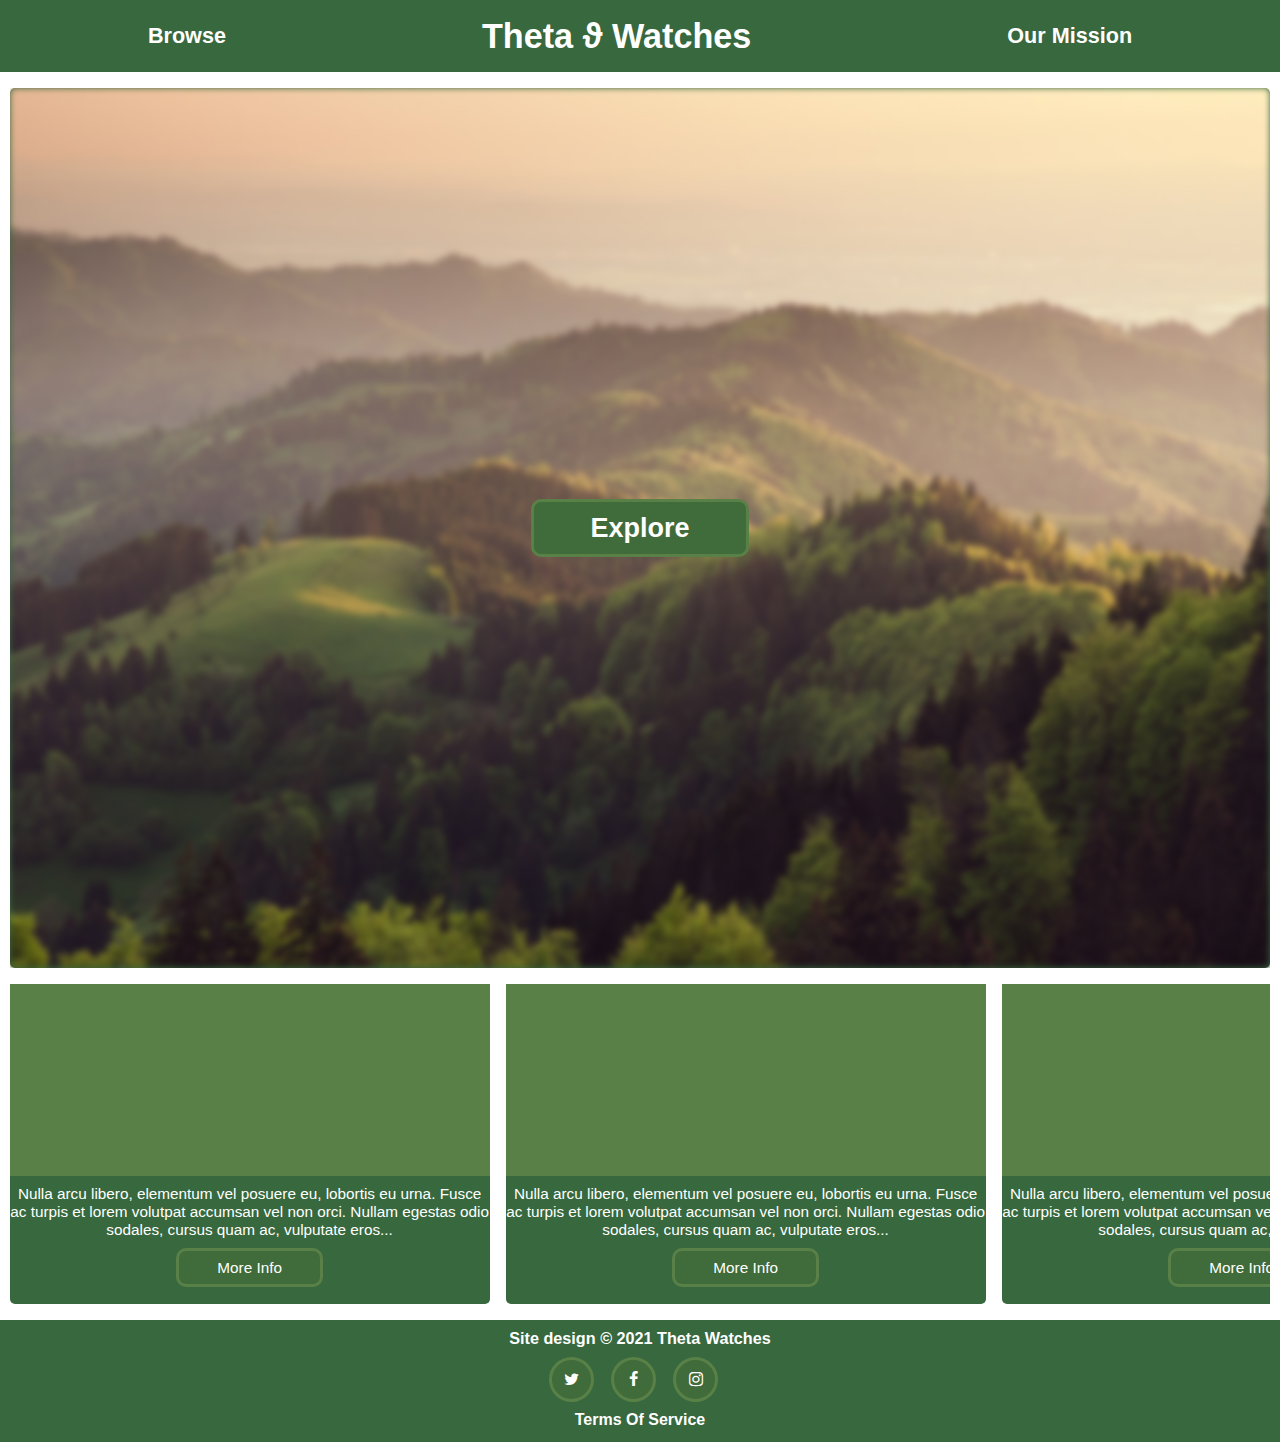
==== index.html @ d6253e1f "refinements and TOS link" ====
<!doctype html>
<html lang="en">

<head>
    <meta charset="UTF-8">
    <meta name="viewport" content="width=device-width, initial-scale=1.0">
    <title>Theta Watches</title>
    <link href="index.css" rel="stylesheet">
    <link rel="stylesheet" href="https://cdnjs.cloudflare.com/ajax/libs/font-awesome/4.7.0/css/font-awesome.min.css">
</head>
<div class="container">
    <div class="header">
        <a href="browsePage.html" style="margin-left:5vw;">Browse</a>
        <a href="index.html" class="headerTitle">Theta &#977; Watches</a>
        <a href="ourMission.html" style="margin-right:5vw;">Our Mission</a>
    </div>
    <div class="content">
        <div>
            <img src="germanForest.jpg">
            <button onclick="location.href='browsePage.html'">Explore</button>
        </div>
    </div>
    <div class="side-scroll-menu">
        <div>
            <div></div>
            <p>Nulla arcu libero, elementum vel posuere eu, lobortis eu urna. Fusce ac turpis et lorem volutpat accumsan vel non orci. Nullam egestas odio sodales, cursus quam ac, vulputate eros...</p>
            <button onclick="location.href='productPage.html'">More Info</button>
        </div>
        <div>
            <div></div>
            <p>Nulla arcu libero, elementum vel posuere eu, lobortis eu urna. Fusce ac turpis et lorem volutpat accumsan vel non orci. Nullam egestas odio sodales, cursus quam ac, vulputate eros...</p>
            <button onclick="location.href='productPage.html'">More Info</button>
        </div>
        <div>
            <div></div>
            <p>Nulla arcu libero, elementum vel posuere eu, lobortis eu urna. Fusce ac turpis et lorem volutpat accumsan vel non orci. Nullam egestas odio sodales, cursus quam ac, vulputate eros...</p>
            <button onclick="location.href='productPage.html'">More Info</button>
        </div>
        <div>
            <div></div>
            <p>Nulla arcu libero, elementum vel posuere eu, lobortis eu urna. Fusce ac turpis et lorem volutpat accumsan vel non orci. Nullam egestas odio sodales, cursus quam ac, vulputate eros...</p>
            <button onclick="location.href='productPage.html'">More Info</button>
        </div>
        <div>
            <div></div>
            <p>Nulla arcu libero, elementum vel posuere eu, lobortis eu urna. Fusce ac turpis et lorem volutpat accumsan vel non orci. Nullam egestas odio sodales, cursus quam ac, vulputate eros...</p>
            <button onclick="location.href='productPage.html'">More Info</button>
        </div>
        <div>
            <div></div>
            <p>Nulla arcu libero, elementum vel posuere eu, lobortis eu urna. Fusce ac turpis et lorem volutpat accumsan vel non orci. Nullam egestas odio sodales, cursus quam ac, vulputate eros...</p>
            <button onclick="location.href='productPage.html'">More Info</button>
        </div>
        <div>
            <div></div>
            <p>Nulla arcu libero, elementum vel posuere eu, lobortis eu urna. Fusce ac turpis et lorem volutpat accumsan vel non orci. Nullam egestas odio sodales, cursus quam ac, vulputate eros...</p>
            <button onclick="location.href='productPage.html'">More Info</button>
        </div>
    </div>
    <div class="footer">
        <p>Site design © 2021 Theta Watches</p>
        <div>
            <button><i class="fa fa-twitter"></i></button>
            <button><i class="fa fa-facebook"></i></button>
            <button><i class="fa fa-instagram"></i></button>
        </div>
        <a href="tos.html">Terms Of Service</a>
    </div>
</div>

</html>
---- index.css ----
:root {
    /* Change color theme here */
    /*Green Color Theme*/
    --main-background-color: #fff;
    --main-popout-color: #37683e;
    --main-font-color: #fff;
    --main-button-color: #406b3a;
    --main-button-border-color: #598147;
    --main-hover-botton-color: #558d4d;
    --main-button-border-radius: 0.8vw;
    --main-border-size: 3px;
    --mainElement-border-radius: 5px;
    --outer-margin-values: 0 0.6em 0 0.6em;
    /*Blue Color Theme*/
    /*
    --main-background-color: #fff;
    --main-popout-color: #1f2b3b;
    --main-font-color: #fff;
    --main-button-color: #3a4f6b;
    --main-button-border-color: #476081;
    --main-hover-botton-color: #476081;
    --main-border-size: 3px;
    --main-button-border-radius: 0.8vw;
    --mainElement-border-radius: 5px;
    --outer-margin-values: 0 0.6em 0 0.6em;
    */
}

* {
    background-color: var(--main-background-color);
    padding: 0px;
    margin: 0px;
    font-family: sans-serif;
}

.container {
    display: grid;
    grid-template-rows: 10.5vh 50vh 40vh 8vh;
    gap: 1em 0em;
    grid-auto-flow: row;
    grid-template-areas: "header" "content" "side-scroll-menu" "footer";
}

.header {
    grid-area: header;
    background-color: var(--main-popout-color);
    display: flex;
    flex-direction: row;
    gap: 20vw;
    justify-content: center;
    align-items: center;
    color: var(--main-font-color);
    font-weight: bold;
    text-decoration: none;
    width: 100%;
    text-align: center;
}

.headerTitle {
    background-color: initial;
    text-decoration: initial;
    color: inherit;
    font-size: 3.8vh;
}

.header> :not(.headerTitle) {
    background-color: initial;
    text-decoration: initial;
    color: inherit;
    font-size: 2.4vh;
}

.header> :not(.headerTitle):hover {
    color: rgb(206, 206, 206);
}

.content {
    grid-area: content;
    border-radius: var(--mainElement-border-radius);
    background-color: var(--main-popout-color);
    margin: var(--outer-margin-values);
}

.content>div {
    height: 100%;
    width: 100%;
    background-color: initial;
    display: grid;
    place-items: center;
    overflow: hidden;
}

.content>div>img {
    width: 100%;
    min-height: 100%;
    object-fit: fill;
    height: max-content;
    border-radius: var(--mainElement-border-radius);
    filter: blur(3px);
}

.content>div>button {
    border: var(--main-border-size) solid var(--main-button-border-color);
    border-radius: var(--main-button-border-radius);
    background-color: var(--main-button-color);
    color: var(--main-font-color);
    font-size: 3vh;
    font-weight: bold;
    padding: 0.8vw 4.4vw 0.8vw 4.4vw;
    position: absolute;
}

.content>div>button:hover {
    background-color: var(--main-hover-botton-color);
    padding: 0.9vw 4.5vw 0.9vw 4.5vw;
}

.side-scroll-menu {
    display: grid;
    white-space: nowrap;
    overflow-x: scroll;
    -ms-overflow-style: none;
    grid-auto-columns: 43vh;
    grid-auto-flow: column;
    gap: 0em 1em;
    margin: var(--outer-margin-values);
}

.side-scroll-menu>div {
    border-radius: var(--mainElement-border-radius);
    background-color: var(--main-popout-color);
    color: var(--main-font-color);
    text-align: center;
}

.side-scroll-menu>div>div {
    width: 100%;
    height: 60%;
    background-color: var(--main-button-border-color);
}

.side-scroll-menu>div>p {
    background-color: initial;
    white-space: pre-line;
    font-size: 1.7vh;
}

.side-scroll-menu>div>button {
    border: var(--main-border-size) solid var(--main-button-border-color);
    border-radius: var(--main-button-border-radius);
    background-color: var(--main-button-color);
    padding: 0.5em 2.5em 0.5em 2.5em;
    color: var(--main-font-color);
    font-size: 1.7vh;
}

.side-scroll-menu>div>button:hover {
    background-color: var(--main-hover-botton-color);
    cursor: pointer;
}

.side-scroll-menu>div> :not(.side-scroll-menu > div > div) {
    margin-top: 1vh;
}

.category-menu {
    grid-area: category-menu;
    border-radius: var(--mainElement-border-radius);
    background-color: var(--main-popout-color);
    margin: var(--outer-margin-values);
}

.footer {
    grid-area: footer;
    background-color: var(--main-popout-color);
    display: flex;
    flex-direction: column;
    align-items: center;
    height: 170%;
}

.footer>p {
    background-color: initial;
    color: var(--main-font-color);
    font-weight: bold;
    margin-top: 1vh;
    margin-bottom: 1vh;
    font-size: 1.8vh;
}

.footer>div {
    background-color: initial;
}

.footer>div>button {
    width: 5vh;
    height: 5vh;
    background-color: var(--main-button-color);
    border: var(--main-button-border-color) solid var(--main-border-size);
    border-radius: 50%;
    margin-right: 1vw;
}

.footer>div>button>i {
    color: var(--main-font-color);
    background-color: inherit;
    font-size: 1.8vh;
}

.footer>div>button:hover {
    background-color: var(--main-hover-botton-color);
    cursor: pointer;
}

.footer>a {
    text-decoration: none;
    background-color: inherit;
    color: var(--main-font-color);
    font-weight: bold;
    margin-top: 1vh;
}

@media only screen and (min-width: 1000px) {
    .container {
        display: grid;
        grid-template-columns: 1fr;
        grid-template-rows: 4.5em 55em 20em 4.5em;
        gap: 1em 0em;
        grid-auto-flow: row;
        grid-template-areas: "header" "content" "side-scroll-menu" "footer";
    }
    .side-scroll-menu {
        display: grid;
        white-space: nowrap;
        overflow-x: scroll;
        -ms-overflow-style: none;
        grid-auto-columns: 30em;
        grid-template-rows: 1fr;
        gap: 0em 1em;
        margin: var(--outer-margin-values);
    }
}


/* Scrollbars */

 ::-webkit-scrollbar {
    width: 11px;
}

 ::-webkit-scrollbar-track {
    background: var(--main-background-color);
}

 ::-webkit-scrollbar-thumb {
    border-radius: 5px;
    background: #a7a7a7;
}

 ::-webkit-scrollbar-thumb:hover {
    background: #8f8f8f;
}

 ::-webkit-scrollbar:horizontal {
    height: 9px;
}

 ::-webkit-scrollbar-thumb:hover:horizontal {
    background: #8f8f8f;
}

 ::-webkit-scrollbar-thumb:horizontal {
    border-radius: 5px;
    background: #aaaaaa;
}
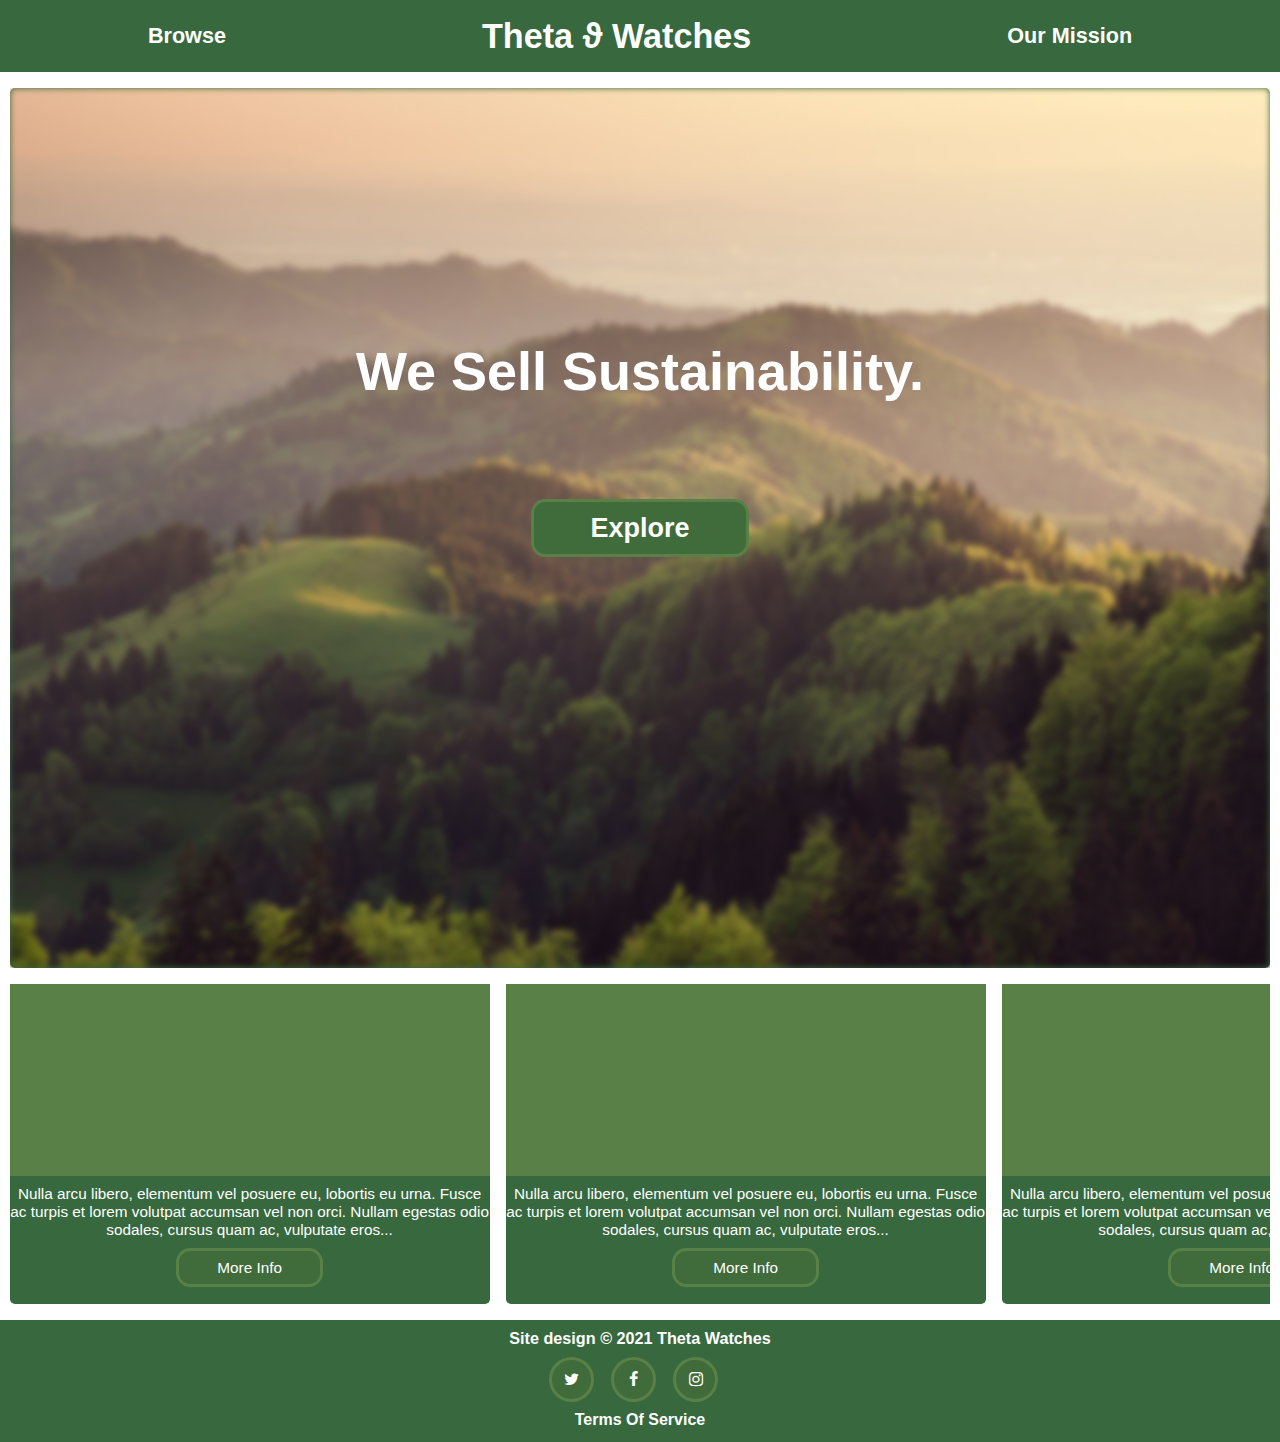
==== commit 4313d967: "refinements - main page moto title, header responsiveness/cleaner code." ====
--- a/index.html
+++ b/index.html
@@ -5,6 +5,7 @@
     <meta charset="UTF-8">
     <meta name="viewport" content="width=device-width, initial-scale=1.0">
     <title>Theta Watches</title>
+    <link rel="icon" href="thetaIcon.png">
     <link href="index.css" rel="stylesheet">
     <link rel="stylesheet" href="https://cdnjs.cloudflare.com/ajax/libs/font-awesome/4.7.0/css/font-awesome.min.css">
 </head>
@@ -17,6 +18,7 @@
     <div class="content">
         <div>
             <img src="germanForest.jpg">
+            <p>We Sell Sustainability.</p>
             <button onclick="location.href='browsePage.html'">Explore</button>
         </div>
     </div>
--- a/index.css
+++ b/index.css
@@ -7,7 +7,7 @@
     --main-button-color: #406b3a;
     --main-button-border-color: #598147;
     --main-hover-botton-color: #558d4d;
-    --main-button-border-radius: 0.8vw;
+    --main-button-border-radius: 1.6vh;
     --main-border-size: 3px;
     --mainElement-border-radius: 5px;
     --outer-margin-values: 0 0.6em 0 0.6em;
@@ -97,6 +97,16 @@
     height: max-content;
     border-radius: var(--mainElement-border-radius);
     filter: blur(3px);
+}
+
+.content>div>p {
+    position: absolute;
+    color: white;
+    font-size: 6vh;
+    font-weight: 900;
+    margin-bottom: 35vh;
+    background-color: transparent;
+    text-align: center;
 }
 
 .content>div>button {
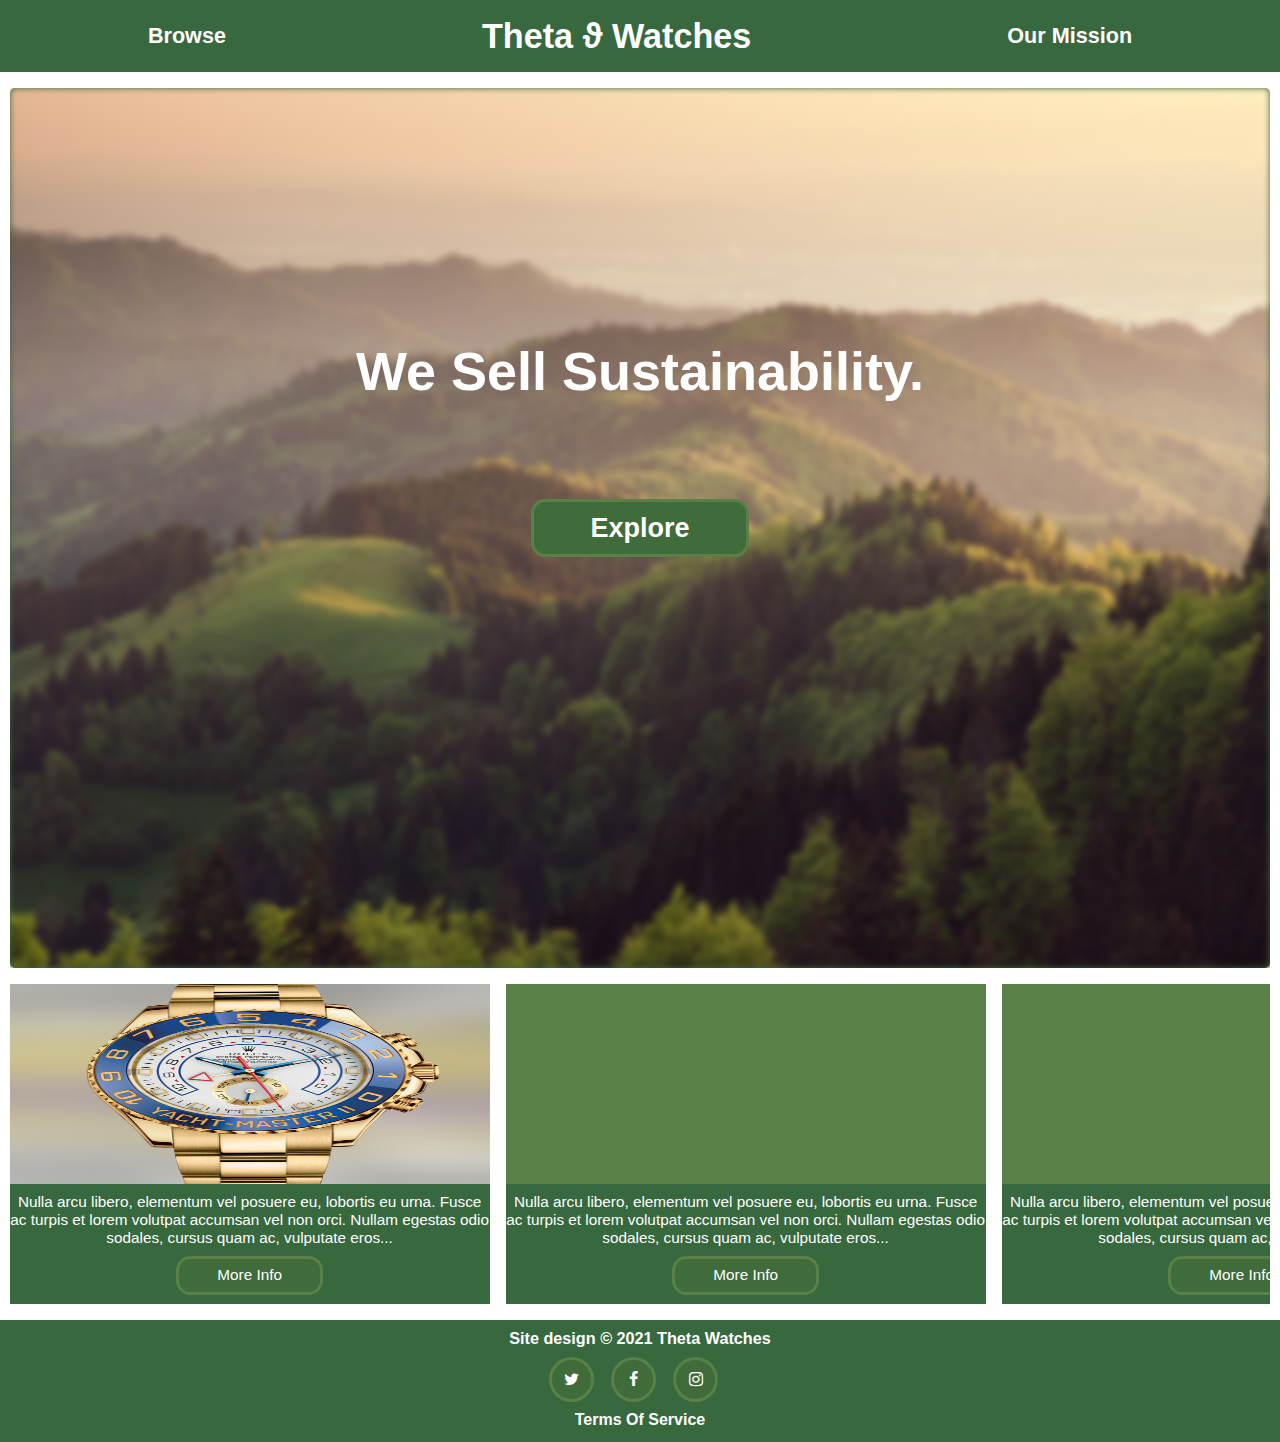
==== commit 8283c232: "responsive changes and index showcase" ====
--- a/index.html
+++ b/index.html
@@ -17,6 +17,7 @@
     </div>
     <div class="content">
         <div>
+            <!-- Photo by Steffen Egly  -->
             <img src="germanForest.jpg">
             <p>We Sell Sustainability.</p>
             <button onclick="location.href='browsePage.html'">Explore</button>
@@ -24,7 +25,7 @@
     </div>
     <div class="side-scroll-menu">
         <div>
-            <div></div>
+            <div><img src="Rolex1.png"></div>
             <p>Nulla arcu libero, elementum vel posuere eu, lobortis eu urna. Fusce ac turpis et lorem volutpat accumsan vel non orci. Nullam egestas odio sodales, cursus quam ac, vulputate eros...</p>
             <button onclick="location.href='productPage.html'">More Info</button>
         </div>
--- a/index.css
+++ b/index.css
@@ -141,6 +141,7 @@
     background-color: var(--main-popout-color);
     color: var(--main-font-color);
     text-align: center;
+    height: 37vh;
 }
 
 .side-scroll-menu>div>div {
@@ -171,6 +172,12 @@
 
 .side-scroll-menu>div> :not(.side-scroll-menu > div > div) {
     margin-top: 1vh;
+}
+
+.side-scroll-menu>div>div>img {
+    width: 100%;
+    height: 100%;
+    object-fit: fill;
 }
 
 .category-menu {
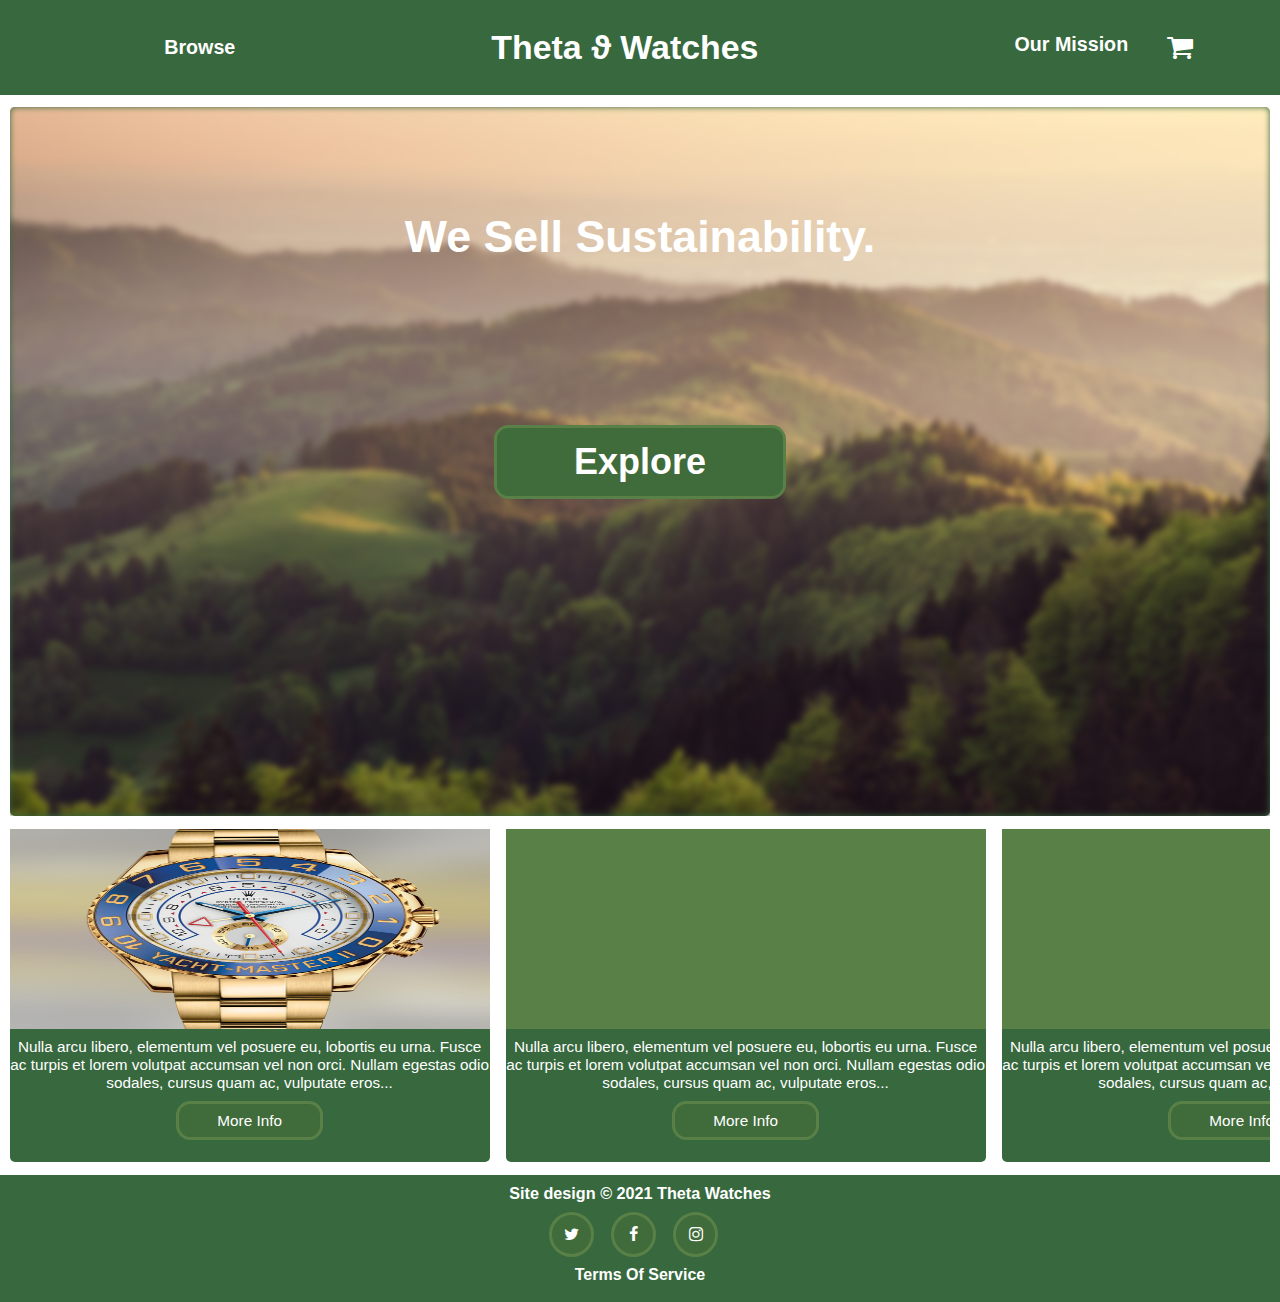
==== commit 4ee16a4e: "big update" ====
--- a/index.html
+++ b/index.html
@@ -7,13 +7,17 @@
     <title>Theta Watches</title>
     <link rel="icon" href="thetaIcon.png">
     <link href="index.css" rel="stylesheet">
+    <link href="headerFooter.css" rel="stylesheet">
     <link rel="stylesheet" href="https://cdnjs.cloudflare.com/ajax/libs/font-awesome/4.7.0/css/font-awesome.min.css">
 </head>
 <div class="container">
     <div class="header">
-        <a href="browsePage.html" style="margin-left:5vw;">Browse</a>
+        <a href="browsePage.html">Browse</a>
         <a href="index.html" class="headerTitle">Theta &#977; Watches</a>
-        <a href="ourMission.html" style="margin-right:5vw;">Our Mission</a>
+        <div>
+            <a href="ourMission.html">Our Mission</a>
+            <a href="cart.html"><i class="fa fa-shopping-cart" id="cart"></i></a>
+        </div>
     </div>
     <div class="content">
         <div>
--- a/index.css
+++ b/index.css
@@ -1,31 +1,3 @@
-:root {
-    /* Change color theme here */
-    /*Green Color Theme*/
-    --main-background-color: #fff;
-    --main-popout-color: #37683e;
-    --main-font-color: #fff;
-    --main-button-color: #406b3a;
-    --main-button-border-color: #598147;
-    --main-hover-botton-color: #558d4d;
-    --main-button-border-radius: 1.6vh;
-    --main-border-size: 3px;
-    --mainElement-border-radius: 5px;
-    --outer-margin-values: 0 0.6em 0 0.6em;
-    /*Blue Color Theme*/
-    /*
-    --main-background-color: #fff;
-    --main-popout-color: #1f2b3b;
-    --main-font-color: #fff;
-    --main-button-color: #3a4f6b;
-    --main-button-border-color: #476081;
-    --main-hover-botton-color: #476081;
-    --main-border-size: 3px;
-    --main-button-border-radius: 0.8vw;
-    --mainElement-border-radius: 5px;
-    --outer-margin-values: 0 0.6em 0 0.6em;
-    */
-}
-
 * {
     background-color: var(--main-background-color);
     padding: 0px;
@@ -34,44 +6,9 @@
 }
 
 .container {
-    display: grid;
-    grid-template-rows: 10.5vh 50vh 40vh 8vh;
-    gap: 1em 0em;
-    grid-auto-flow: row;
-    grid-template-areas: "header" "content" "side-scroll-menu" "footer";
-}
-
-.header {
-    grid-area: header;
-    background-color: var(--main-popout-color);
     display: flex;
-    flex-direction: row;
-    gap: 20vw;
-    justify-content: center;
-    align-items: center;
-    color: var(--main-font-color);
-    font-weight: bold;
-    text-decoration: none;
-    width: 100%;
-    text-align: center;
-}
-
-.headerTitle {
-    background-color: initial;
-    text-decoration: initial;
-    color: inherit;
-    font-size: 3.8vh;
-}
-
-.header> :not(.headerTitle) {
-    background-color: initial;
-    text-decoration: initial;
-    color: inherit;
-    font-size: 2.4vh;
-}
-
-.header> :not(.headerTitle):hover {
-    color: rgb(206, 206, 206);
+    flex-direction: column;
+    gap: 1vw;
 }
 
 .content {
@@ -102,7 +39,7 @@
 .content>div>p {
     position: absolute;
     color: white;
-    font-size: 6vh;
+    font-size: calc(14px + 2.4vw);
     font-weight: 900;
     margin-bottom: 35vh;
     background-color: transparent;
@@ -116,13 +53,13 @@
     color: var(--main-font-color);
     font-size: 3vh;
     font-weight: bold;
-    padding: 0.8vw 4.4vw 0.8vw 4.4vw;
+    padding: 2vw 8vw 2vw 8vw;
     position: absolute;
 }
 
 .content>div>button:hover {
     background-color: var(--main-hover-botton-color);
-    padding: 0.9vw 4.5vw 0.9vw 4.5vw;
+    padding: 2.2vw 8.2vw 2.2vw 8.2vw;
 }
 
 .side-scroll-menu {
@@ -187,65 +124,7 @@
     margin: var(--outer-margin-values);
 }
 
-.footer {
-    grid-area: footer;
-    background-color: var(--main-popout-color);
-    display: flex;
-    flex-direction: column;
-    align-items: center;
-    height: 170%;
-}
-
-.footer>p {
-    background-color: initial;
-    color: var(--main-font-color);
-    font-weight: bold;
-    margin-top: 1vh;
-    margin-bottom: 1vh;
-    font-size: 1.8vh;
-}
-
-.footer>div {
-    background-color: initial;
-}
-
-.footer>div>button {
-    width: 5vh;
-    height: 5vh;
-    background-color: var(--main-button-color);
-    border: var(--main-button-border-color) solid var(--main-border-size);
-    border-radius: 50%;
-    margin-right: 1vw;
-}
-
-.footer>div>button>i {
-    color: var(--main-font-color);
-    background-color: inherit;
-    font-size: 1.8vh;
-}
-
-.footer>div>button:hover {
-    background-color: var(--main-hover-botton-color);
-    cursor: pointer;
-}
-
-.footer>a {
-    text-decoration: none;
-    background-color: inherit;
-    color: var(--main-font-color);
-    font-weight: bold;
-    margin-top: 1vh;
-}
-
 @media only screen and (min-width: 1000px) {
-    .container {
-        display: grid;
-        grid-template-columns: 1fr;
-        grid-template-rows: 4.5em 55em 20em 4.5em;
-        gap: 1em 0em;
-        grid-auto-flow: row;
-        grid-template-areas: "header" "content" "side-scroll-menu" "footer";
-    }
     .side-scroll-menu {
         display: grid;
         white-space: nowrap;
@@ -255,6 +134,28 @@
         grid-template-rows: 1fr;
         gap: 0em 1em;
         margin: var(--outer-margin-values);
+    }
+    .content>div>p {
+        position: absolute;
+        color: white;
+        font-weight: 900;
+        margin-bottom: 50vh;
+        background-color: transparent;
+        text-align: center;
+    }
+    .content>div>button {
+        border: var(--main-border-size) solid var(--main-button-border-color);
+        border-radius: var(--main-button-border-radius);
+        background-color: var(--main-button-color);
+        color: var(--main-font-color);
+        font-size: 4vh;
+        font-weight: bold;
+        padding: 1vw 6vw 1vw 6vw;
+        position: absolute;
+    }
+    .content>div>button:hover {
+        background-color: var(--main-hover-botton-color);
+        padding: 1.2vw 6.2vw 1.2vw 6.2vw;
     }
 }
 
--- a/headerFooter.css
+++ b/headerFooter.css
@@ -0,0 +1,151 @@
+:root {
+    /* Change color theme here */
+    /*Green Color Theme*/
+    --main-background-color: #fff;
+    --main-popout-color: #37683e;
+    --main-font-color: #fff;
+    --main-button-color: #406b3a;
+    --main-button-border-color: #598147;
+    --main-hover-botton-color: #558d4d;
+    --main-button-border-radius: 1.6vh;
+    --main-border-size: 3px;
+    --mainElement-border-radius: 5px;
+    --outer-margin-values: 0 0.6em 0 0.6em;
+    /*
+    Blue theme
+    --main-background-color: #fff;
+    --main-popout-color: #1f2b3b;
+    --main-font-color: #fff;
+    --main-button-color: #3a4f6b;
+    --main-button-border-color: #476081;
+    --main-hover-botton-color: #476081;
+    --main-border-size: 3px;
+    --main-button-border-radius: 0.8vw;
+    --mainElement-border-radius: 5px;
+    --outer-margin-values: 0 0.6em 0 0.6em;
+    */
+    --element-border: 1.2vh;
+}
+
+.header {
+    grid-area: header;
+    background-color: var(--main-popout-color);
+    display: flex;
+    flex-direction: row;
+    gap: 20vw;
+    justify-content: center;
+    align-items: center;
+    color: var(--main-font-color);
+    font-weight: bold;
+    text-decoration: none;
+    width: 100%;
+    height: 10.5vh;
+    text-align: center;
+}
+
+.headerTitle {
+    background-color: initial;
+    text-decoration: initial;
+    color: inherit;
+    font-size: calc(16px + 1.4vw);
+}
+
+.header> :not(.headerTitle) {
+    background-color: initial;
+    text-decoration: initial;
+    color: inherit;
+    font-size: calc(12px + 0.6vw);
+}
+
+.header>a:first-of-type {
+    margin-left: 6%;
+}
+
+.header>div {
+    display: flex;
+    flex-direction: row;
+    gap: 3vw;
+}
+
+.header>div>a {
+    background-color: inherit;
+    color: white;
+    text-decoration: none;
+}
+
+.header>div>a>i {
+    background-color: inherit;
+    font-size: 28px;
+}
+
+.header> :not(.headerTitle):hover,
+.header>div>*:hover {
+    color: rgb(206, 206, 206);
+}
+
+.footer {
+    grid-area: footer;
+    background-color: var(--main-popout-color);
+    display: flex;
+    flex-direction: column;
+    align-items: center;
+    height: 100%;
+    padding-bottom: 2vh;
+}
+
+.footer>p {
+    background-color: initial;
+    color: var(--main-font-color);
+    font-weight: bold;
+    margin-top: 1vh;
+    margin-bottom: 1vh;
+    font-size: 1.8vh;
+}
+
+.footer>div {
+    background-color: initial;
+}
+
+.footer>div>button {
+    width: 5vh;
+    height: 5vh;
+    background-color: var(--main-button-color);
+    border: var(--main-button-border-color) solid var(--main-border-size);
+    border-radius: 50%;
+    margin-right: 1vw;
+}
+
+.footer>div>button>i {
+    color: var(--main-font-color);
+    background-color: inherit;
+    font-size: 1.8vh;
+}
+
+.footer>div>button:hover {
+    background-color: var(--main-hover-botton-color);
+    cursor: pointer;
+}
+
+.footer>a {
+    text-decoration: none;
+    background-color: inherit;
+    color: var(--main-font-color);
+    font-weight: bold;
+    margin-top: 1vh;
+}
+
+.footer>a:hover {
+    color: rgb(206, 206, 206);
+}
+
+@media only screen and (max-width: 1025px) {
+    .header {
+        gap: 10vw;
+    }
+    .header>a:nth-of-type(1) {
+        margin-left: 5%;
+    }
+    .header>div:nth-of-type(1) {
+        margin-right: 5%;
+    }
+}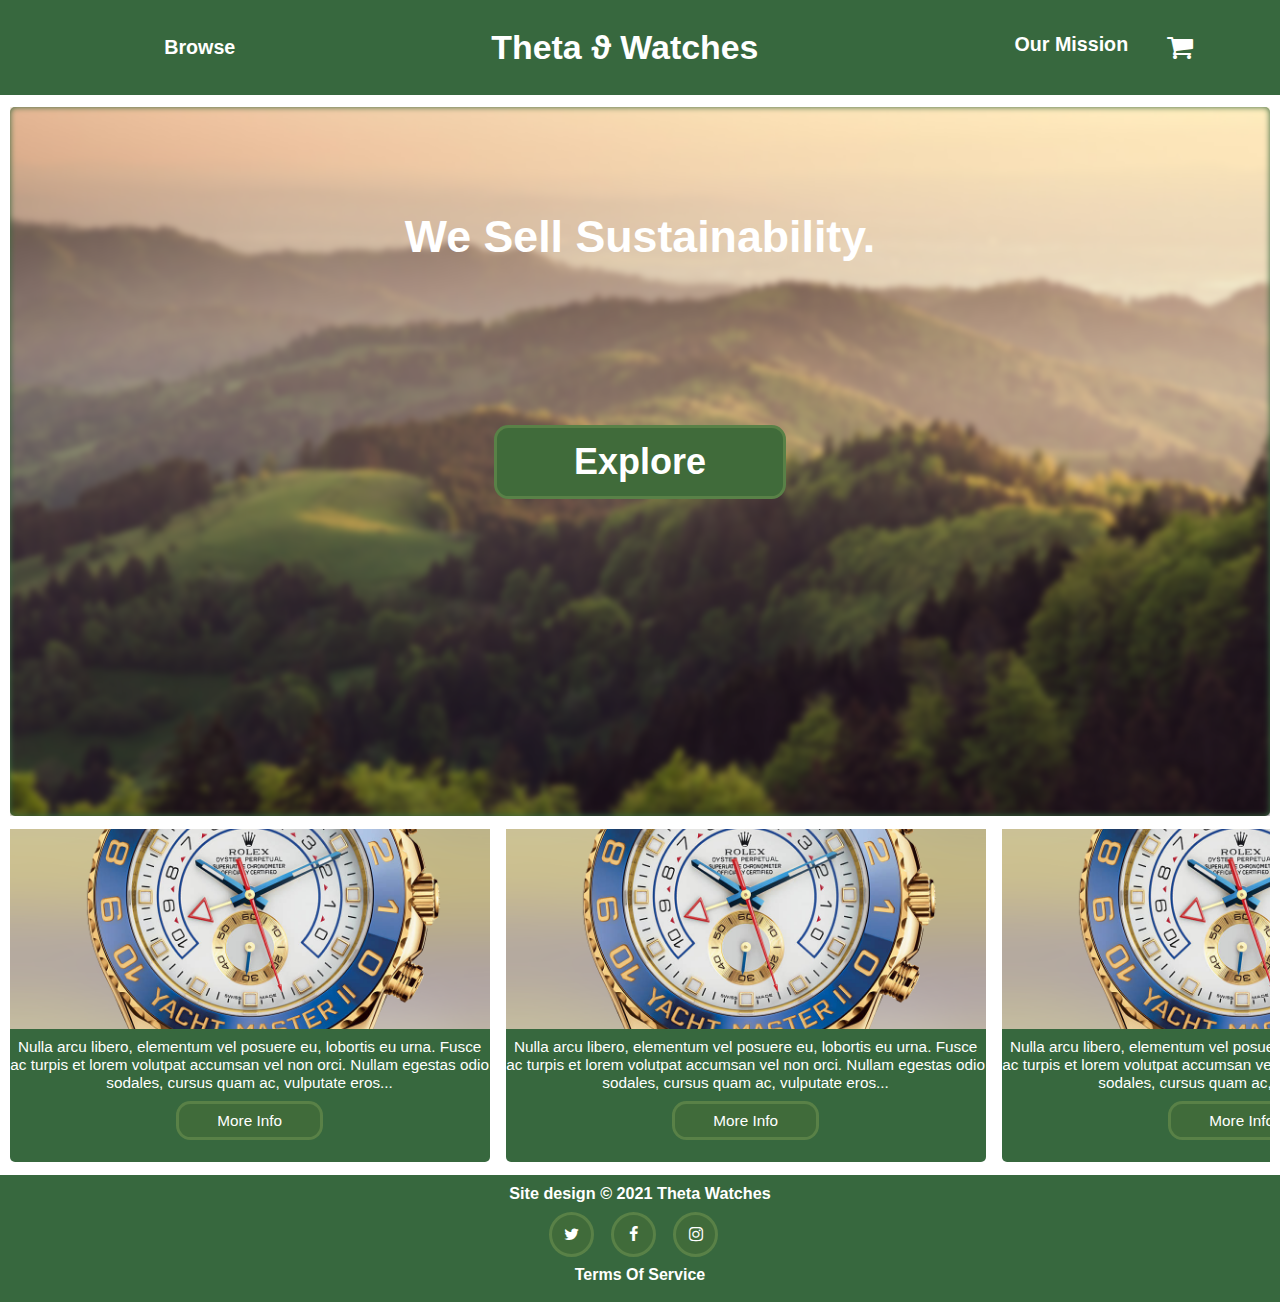
==== commit d9423322: "images fixed" ====
--- a/index.html
+++ b/index.html
@@ -34,32 +34,32 @@
             <button onclick="location.href='productPage.html'">More Info</button>
         </div>
         <div>
-            <div></div>
+            <div><img src="Rolex1.png"></div>
             <p>Nulla arcu libero, elementum vel posuere eu, lobortis eu urna. Fusce ac turpis et lorem volutpat accumsan vel non orci. Nullam egestas odio sodales, cursus quam ac, vulputate eros...</p>
             <button onclick="location.href='productPage.html'">More Info</button>
         </div>
         <div>
-            <div></div>
+            <div><img src="Rolex1.png"></div>
             <p>Nulla arcu libero, elementum vel posuere eu, lobortis eu urna. Fusce ac turpis et lorem volutpat accumsan vel non orci. Nullam egestas odio sodales, cursus quam ac, vulputate eros...</p>
             <button onclick="location.href='productPage.html'">More Info</button>
         </div>
         <div>
-            <div></div>
+            <div><img src="Rolex1.png"></div>
             <p>Nulla arcu libero, elementum vel posuere eu, lobortis eu urna. Fusce ac turpis et lorem volutpat accumsan vel non orci. Nullam egestas odio sodales, cursus quam ac, vulputate eros...</p>
             <button onclick="location.href='productPage.html'">More Info</button>
         </div>
         <div>
-            <div></div>
+            <div><img src="Rolex1.png"></div>
             <p>Nulla arcu libero, elementum vel posuere eu, lobortis eu urna. Fusce ac turpis et lorem volutpat accumsan vel non orci. Nullam egestas odio sodales, cursus quam ac, vulputate eros...</p>
             <button onclick="location.href='productPage.html'">More Info</button>
         </div>
         <div>
-            <div></div>
+            <div><img src="Rolex1.png"></div>
             <p>Nulla arcu libero, elementum vel posuere eu, lobortis eu urna. Fusce ac turpis et lorem volutpat accumsan vel non orci. Nullam egestas odio sodales, cursus quam ac, vulputate eros...</p>
             <button onclick="location.href='productPage.html'">More Info</button>
         </div>
         <div>
-            <div></div>
+            <div><img src="Rolex1.png"></div>
             <p>Nulla arcu libero, elementum vel posuere eu, lobortis eu urna. Fusce ac turpis et lorem volutpat accumsan vel non orci. Nullam egestas odio sodales, cursus quam ac, vulputate eros...</p>
             <button onclick="location.href='productPage.html'">More Info</button>
         </div>
--- a/index.css
+++ b/index.css
@@ -114,7 +114,7 @@
 .side-scroll-menu>div>div>img {
     width: 100%;
     height: 100%;
-    object-fit: fill;
+    object-fit: cover;
 }
 
 .category-menu {
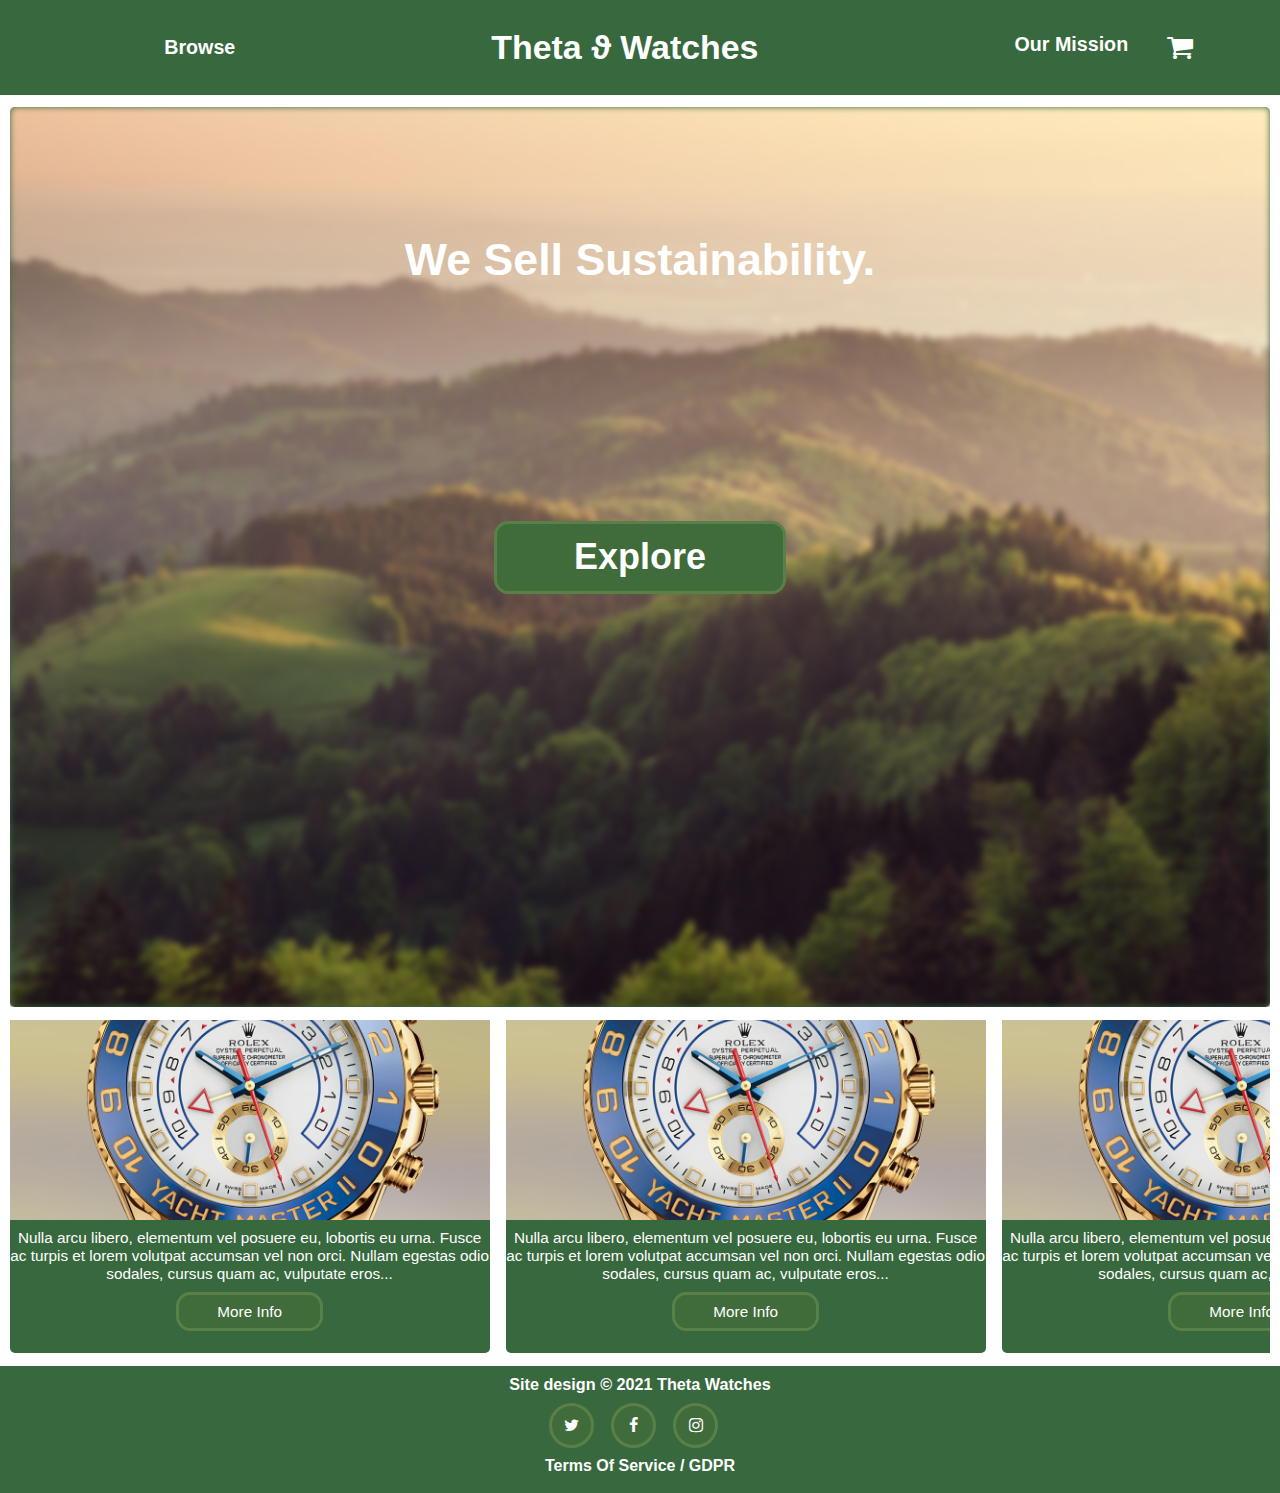
==== commit fd09f7fd: "addition of gdpr/small tweaks" ====
--- a/index.html
+++ b/index.html
@@ -71,7 +71,7 @@
             <button><i class="fa fa-facebook"></i></button>
             <button><i class="fa fa-instagram"></i></button>
         </div>
-        <a href="tos.html">Terms Of Service</a>
+        <a href="tos.html">Terms Of Service / GDPR</a>
     </div>
 </div>
 
--- a/index.css
+++ b/index.css
@@ -16,6 +16,7 @@
     border-radius: var(--mainElement-border-radius);
     background-color: var(--main-popout-color);
     margin: var(--outer-margin-values);
+    height: 40vh;
 }
 
 .content>div {
@@ -25,12 +26,13 @@
     display: grid;
     place-items: center;
     overflow: hidden;
+    position: relative;
 }
 
 .content>div>img {
     width: 100%;
     min-height: 100%;
-    object-fit: fill;
+    object-fit: cover;
     height: max-content;
     border-radius: var(--mainElement-border-radius);
     filter: blur(3px);
@@ -41,7 +43,7 @@
     color: white;
     font-size: calc(14px + 2.4vw);
     font-weight: 900;
-    margin-bottom: 35vh;
+    top: 10vw;
     background-color: transparent;
     text-align: center;
 }
@@ -135,11 +137,14 @@
         gap: 0em 1em;
         margin: var(--outer-margin-values);
     }
+    .content {
+        height: 100vh;
+    }
     .content>div>p {
         position: absolute;
         color: white;
         font-weight: 900;
-        margin-bottom: 50vh;
+        top: 10vw;
         background-color: transparent;
         text-align: center;
     }
